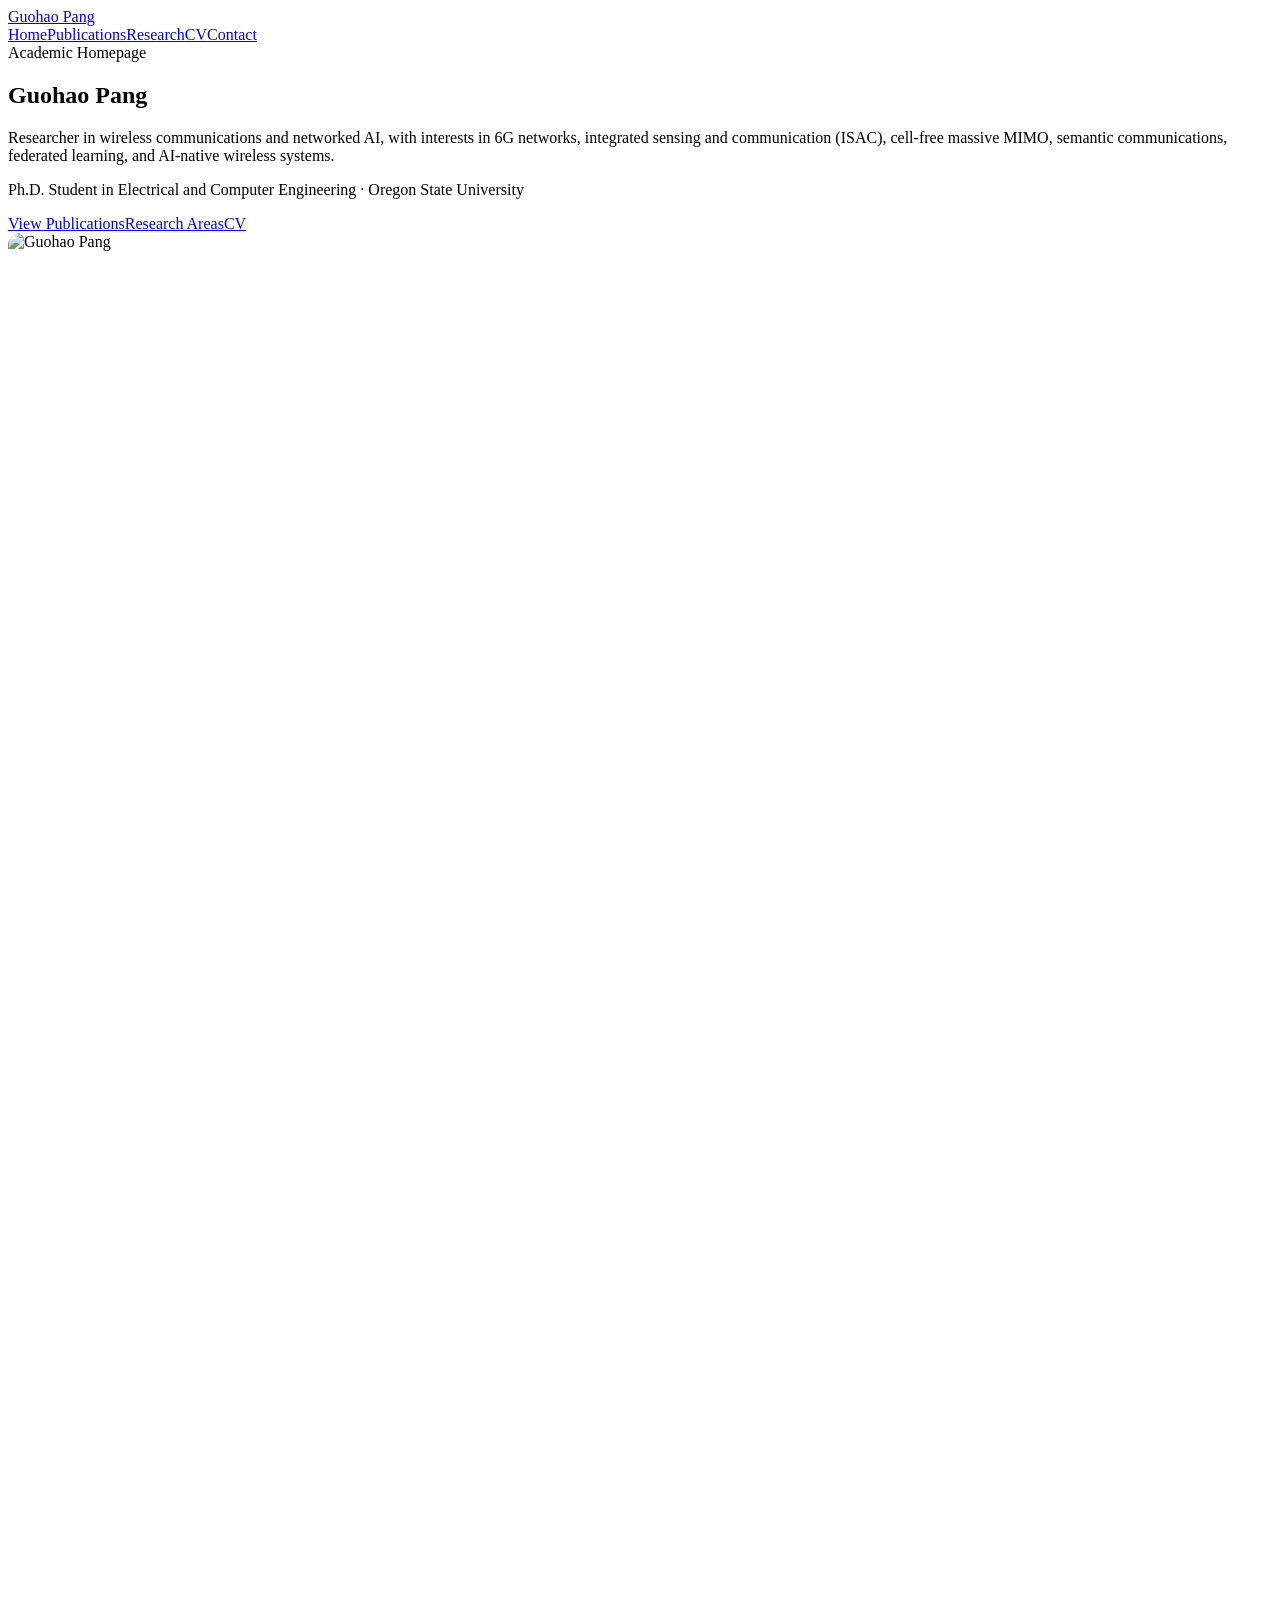
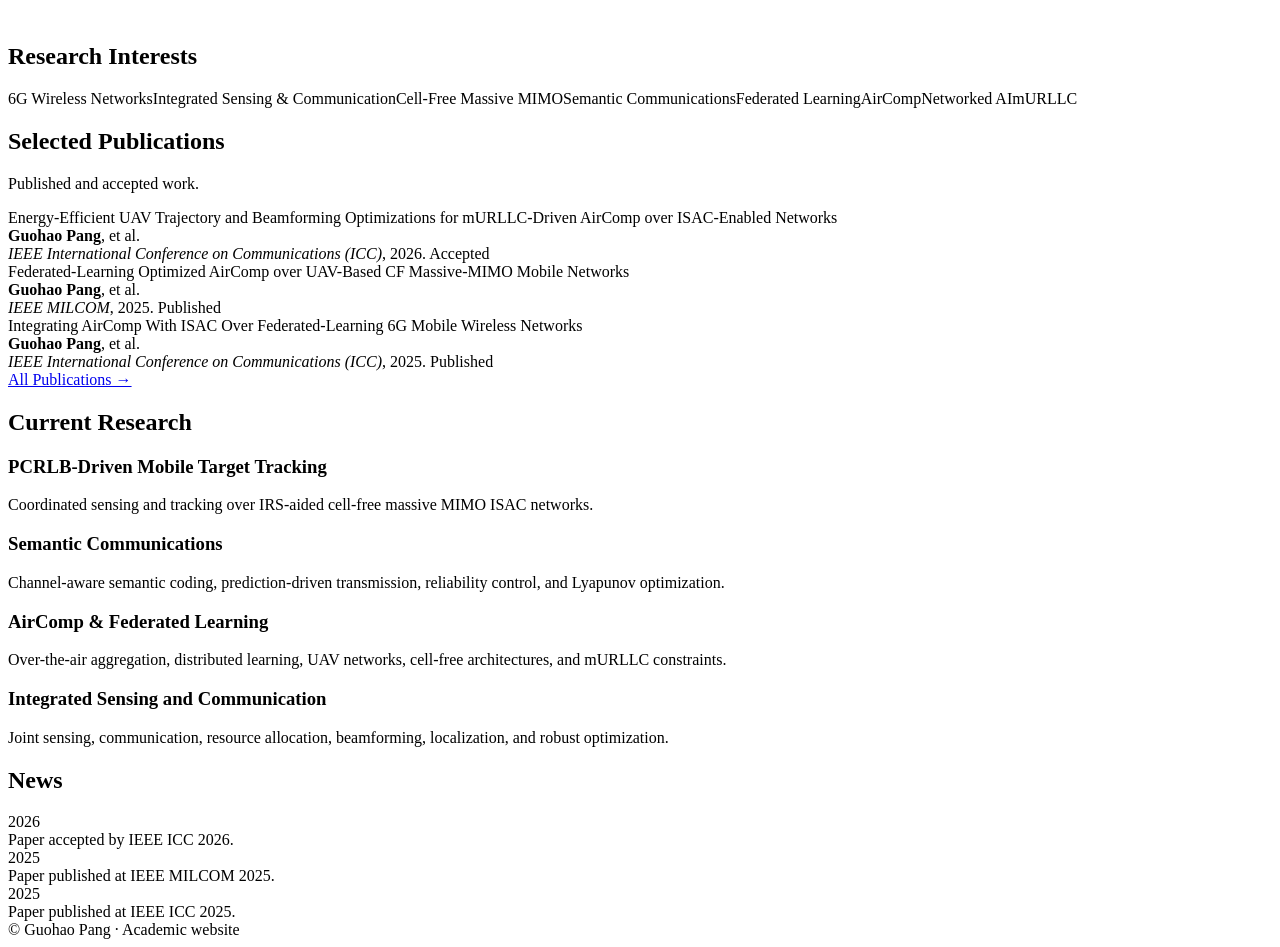
==== index.html @ bdb78ccd "Add academic homepage" ====
<!doctype html>
<html lang="en">
<head>
  <meta charset="utf-8">
  <meta name="viewport" content="width=device-width, initial-scale=1">
  <meta name="description" content="Academic homepage of Guohao Pang — research in 6G wireless networks, ISAC, cell-free massive MIMO, semantic communications, and networked AI.">
  <title>Guohao Pang | Academic Homepage</title>
  <link rel="stylesheet" href="css/style.css">
</head>
<body>
<header class="site-header">
  <div class="container nav">
    <a class="brand" href="index.html">Guohao Pang</a>
    <nav class="nav-links">
      <a href="index.html">Home</a><a href="publications.html">Publications</a><a href="research.html">Research</a><a href="cv.html">CV</a><a href="contact.html">Contact</a>
    </nav>
  </div>
</header>
<main>
  <section class="hero">
    <div class="container hero-grid">
      <div>
        <span class="eyebrow">Academic Homepage</span>
        <h1>Guohao Pang</h1>
        <p class="lead">Researcher in wireless communications and networked AI, with interests in 6G networks, integrated sensing and communication (ISAC), cell-free massive MIMO, semantic communications, federated learning, and AI-native wireless systems.</p>
        <p class="hero-meta">Ph.D. Student in Electrical and Computer Engineering · Oregon State University</p>
        <div class="hero-actions"><a class="btn primary" href="publications.html">View Publications</a><a class="btn" href="research.html">Research Areas</a><a class="btn" href="cv.html">CV</a></div>
      </div>
      <div class="profile-card"><img src="https://avatars.githubusercontent.com/u/71811281?v=4" alt="Guohao Pang" style="width:100%;display:block;border-radius:12px;aspect-ratio:1/1.1;object-fit:cover;"></div>
    </div>
  </section>
  <section class="section"><div class="container"><div class="section-heading"><h2>Research Interests</h2></div><div class="tags"><span class="tag">6G Wireless Networks</span><span class="tag">Integrated Sensing & Communication</span><span class="tag">Cell-Free Massive MIMO</span><span class="tag">Semantic Communications</span><span class="tag">Federated Learning</span><span class="tag">AirComp</span><span class="tag">Networked AI</span><span class="tag">mURLLC</span></div></div></section>
  <section class="section soft"><div class="container"><div class="section-heading"><h2>Selected Publications</h2><p>Published and accepted work.</p></div><div class="pub-list">
    <article class="pub"><div class="pub-title">Energy-Efficient UAV Trajectory and Beamforming Optimizations for mURLLC-Driven AirComp over ISAC-Enabled Networks</div><div class="pub-authors"><strong>Guohao Pang</strong>, et al.</div><div class="pub-venue"><em>IEEE International Conference on Communications (ICC)</em>, 2026. <span class="status">Accepted</span></div></article>
    <article class="pub"><div class="pub-title">Federated-Learning Optimized AirComp over UAV-Based CF Massive-MIMO Mobile Networks</div><div class="pub-authors"><strong>Guohao Pang</strong>, et al.</div><div class="pub-venue"><em>IEEE MILCOM</em>, 2025. <span class="status">Published</span></div></article>
    <article class="pub"><div class="pub-title">Integrating AirComp With ISAC Over Federated-Learning 6G Mobile Wireless Networks</div><div class="pub-authors"><strong>Guohao Pang</strong>, et al.</div><div class="pub-venue"><em>IEEE International Conference on Communications (ICC)</em>, 2025. <span class="status">Published</span></div></article>
  </div><div class="hero-actions"><a class="btn" href="publications.html">All Publications →</a></div></div></section>
  <section class="section"><div class="container"><div class="section-heading"><h2>Current Research</h2></div><div class="grid-2"><div class="card"><h3>PCRLB-Driven Mobile Target Tracking</h3><p>Coordinated sensing and tracking over IRS-aided cell-free massive MIMO ISAC networks.</p></div><div class="card"><h3>Semantic Communications</h3><p>Channel-aware semantic coding, prediction-driven transmission, reliability control, and Lyapunov optimization.</p></div><div class="card"><h3>AirComp & Federated Learning</h3><p>Over-the-air aggregation, distributed learning, UAV networks, cell-free architectures, and mURLLC constraints.</p></div><div class="card"><h3>Integrated Sensing and Communication</h3><p>Joint sensing, communication, resource allocation, beamforming, localization, and robust optimization.</p></div></div></div></section>
  <section class="section soft"><div class="container"><div class="section-heading"><h2>News</h2></div><div class="news"><div class="news-item"><div class="news-date">2026</div><div>Paper accepted by IEEE ICC 2026.</div></div><div class="news-item"><div class="news-date">2025</div><div>Paper published at IEEE MILCOM 2025.</div></div><div class="news-item"><div class="news-date">2025</div><div>Paper published at IEEE ICC 2025.</div></div></div></div></section>
</main>
<footer><div class="container">© <span id="year"></span> Guohao Pang · Academic website</div></footer>
<script src="js/main.js"></script>
</body>
</html>
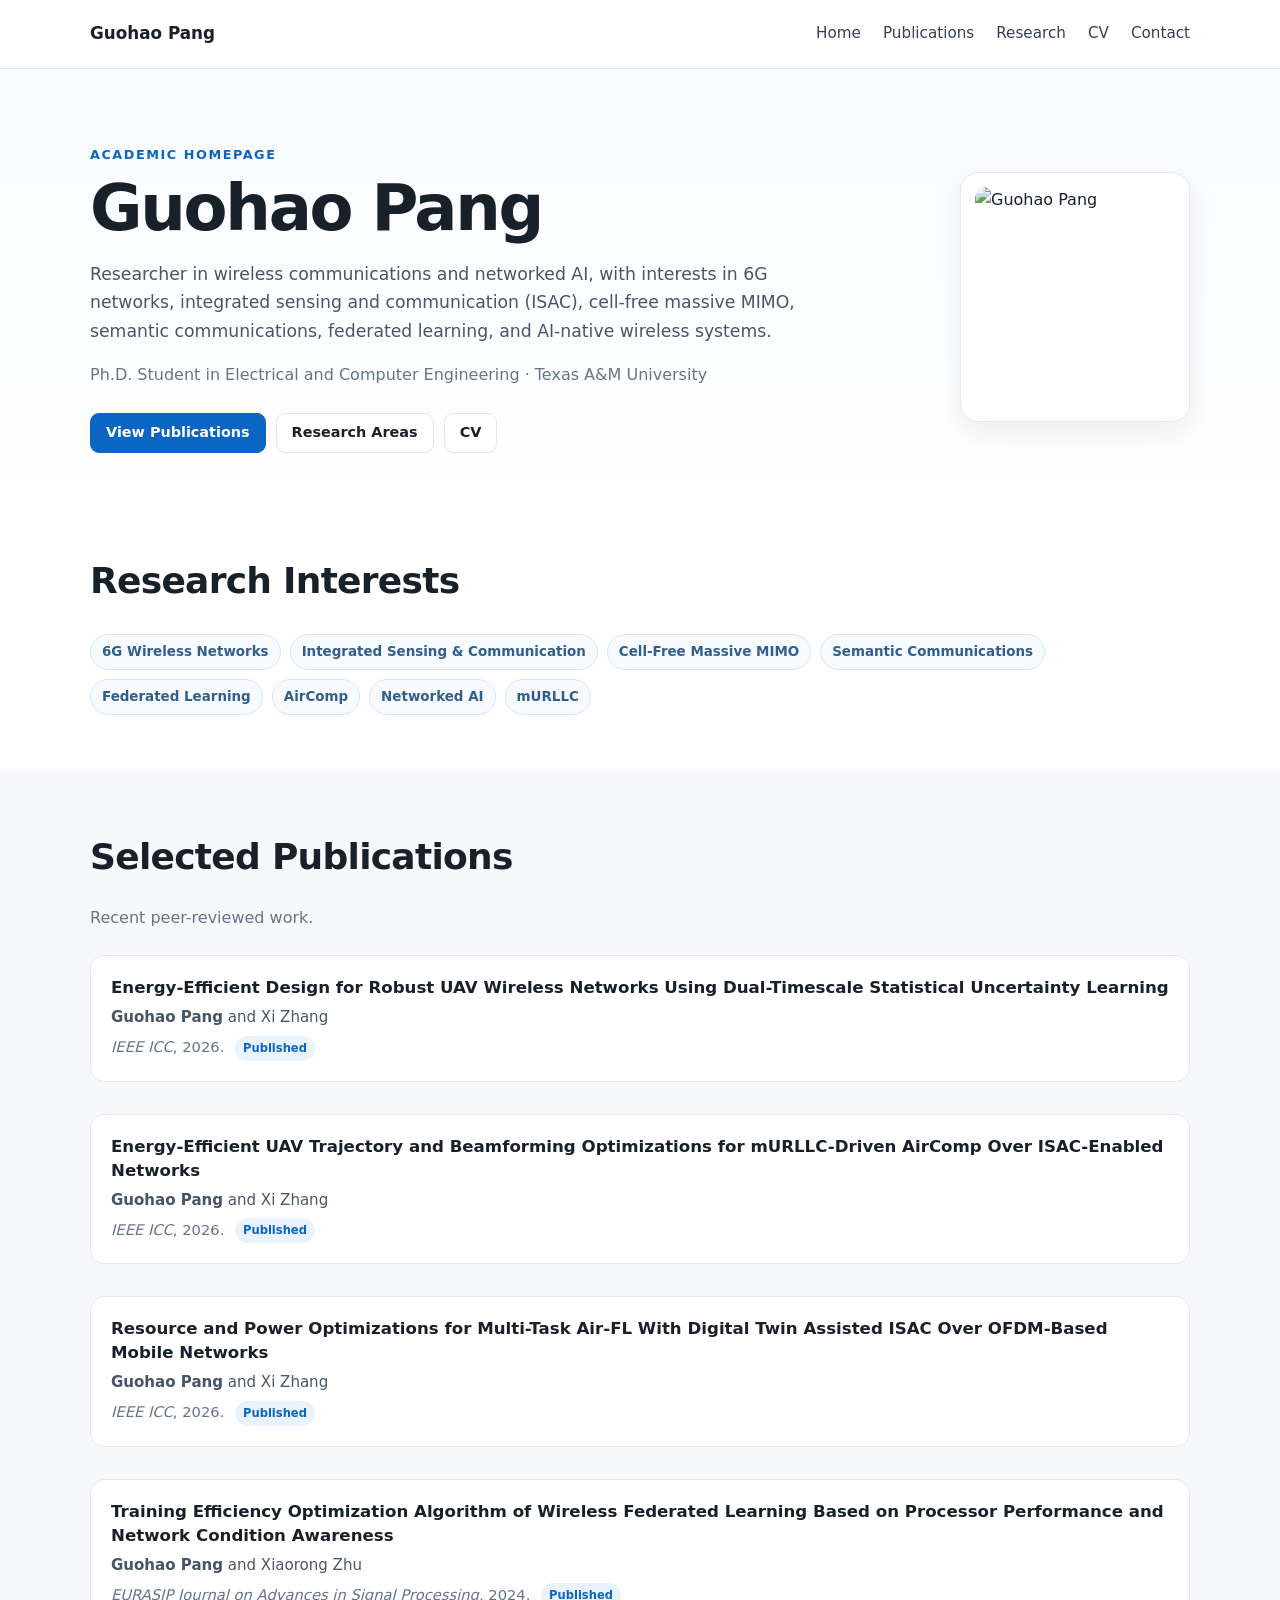
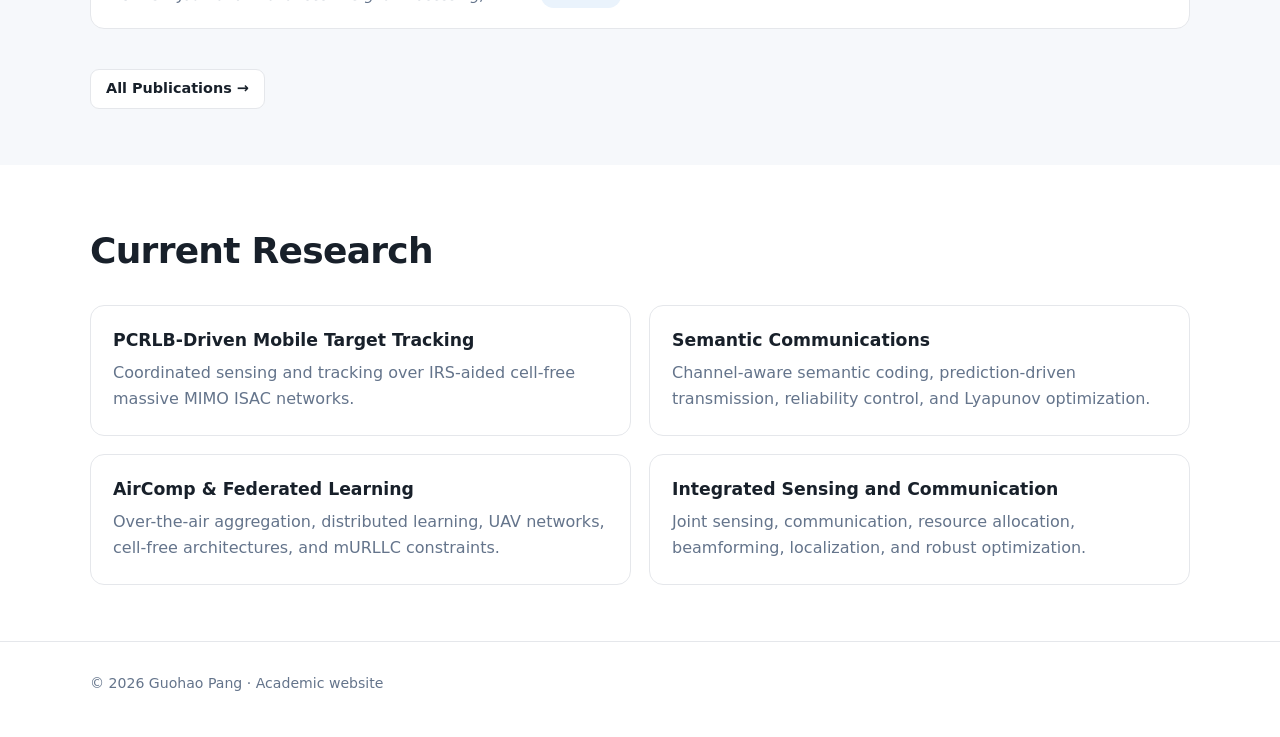
==== commit 5dca7e44: "Update affiliation and selected publications" ====
--- a/index.html
+++ b/index.html
@@ -8,37 +8,16 @@
   <link rel="stylesheet" href="css/style.css">
 </head>
 <body>
-<header class="site-header">
-  <div class="container nav">
-    <a class="brand" href="index.html">Guohao Pang</a>
-    <nav class="nav-links">
-      <a href="index.html">Home</a><a href="publications.html">Publications</a><a href="research.html">Research</a><a href="cv.html">CV</a><a href="contact.html">Contact</a>
-    </nav>
-  </div>
-</header>
+<header class="site-header"><div class="container nav"><a class="brand" href="index.html">Guohao Pang</a><nav class="nav-links"><a href="index.html">Home</a><a href="publications.html">Publications</a><a href="research.html">Research</a><a href="cv.html">CV</a><a href="contact.html">Contact</a></nav></div></header>
 <main>
-  <section class="hero">
-    <div class="container hero-grid">
-      <div>
-        <span class="eyebrow">Academic Homepage</span>
-        <h1>Guohao Pang</h1>
-        <p class="lead">Researcher in wireless communications and networked AI, with interests in 6G networks, integrated sensing and communication (ISAC), cell-free massive MIMO, semantic communications, federated learning, and AI-native wireless systems.</p>
-        <p class="hero-meta">Ph.D. Student in Electrical and Computer Engineering · Oregon State University</p>
-        <div class="hero-actions"><a class="btn primary" href="publications.html">View Publications</a><a class="btn" href="research.html">Research Areas</a><a class="btn" href="cv.html">CV</a></div>
-      </div>
-      <div class="profile-card"><img src="https://avatars.githubusercontent.com/u/71811281?v=4" alt="Guohao Pang" style="width:100%;display:block;border-radius:12px;aspect-ratio:1/1.1;object-fit:cover;"></div>
-    </div>
-  </section>
-  <section class="section"><div class="container"><div class="section-heading"><h2>Research Interests</h2></div><div class="tags"><span class="tag">6G Wireless Networks</span><span class="tag">Integrated Sensing & Communication</span><span class="tag">Cell-Free Massive MIMO</span><span class="tag">Semantic Communications</span><span class="tag">Federated Learning</span><span class="tag">AirComp</span><span class="tag">Networked AI</span><span class="tag">mURLLC</span></div></div></section>
-  <section class="section soft"><div class="container"><div class="section-heading"><h2>Selected Publications</h2><p>Published and accepted work.</p></div><div class="pub-list">
-    <article class="pub"><div class="pub-title">Energy-Efficient UAV Trajectory and Beamforming Optimizations for mURLLC-Driven AirComp over ISAC-Enabled Networks</div><div class="pub-authors"><strong>Guohao Pang</strong>, et al.</div><div class="pub-venue"><em>IEEE International Conference on Communications (ICC)</em>, 2026. <span class="status">Accepted</span></div></article>
-    <article class="pub"><div class="pub-title">Federated-Learning Optimized AirComp over UAV-Based CF Massive-MIMO Mobile Networks</div><div class="pub-authors"><strong>Guohao Pang</strong>, et al.</div><div class="pub-venue"><em>IEEE MILCOM</em>, 2025. <span class="status">Published</span></div></article>
-    <article class="pub"><div class="pub-title">Integrating AirComp With ISAC Over Federated-Learning 6G Mobile Wireless Networks</div><div class="pub-authors"><strong>Guohao Pang</strong>, et al.</div><div class="pub-venue"><em>IEEE International Conference on Communications (ICC)</em>, 2025. <span class="status">Published</span></div></article>
-  </div><div class="hero-actions"><a class="btn" href="publications.html">All Publications →</a></div></div></section>
-  <section class="section"><div class="container"><div class="section-heading"><h2>Current Research</h2></div><div class="grid-2"><div class="card"><h3>PCRLB-Driven Mobile Target Tracking</h3><p>Coordinated sensing and tracking over IRS-aided cell-free massive MIMO ISAC networks.</p></div><div class="card"><h3>Semantic Communications</h3><p>Channel-aware semantic coding, prediction-driven transmission, reliability control, and Lyapunov optimization.</p></div><div class="card"><h3>AirComp & Federated Learning</h3><p>Over-the-air aggregation, distributed learning, UAV networks, cell-free architectures, and mURLLC constraints.</p></div><div class="card"><h3>Integrated Sensing and Communication</h3><p>Joint sensing, communication, resource allocation, beamforming, localization, and robust optimization.</p></div></div></div></section>
-  <section class="section soft"><div class="container"><div class="section-heading"><h2>News</h2></div><div class="news"><div class="news-item"><div class="news-date">2026</div><div>Paper accepted by IEEE ICC 2026.</div></div><div class="news-item"><div class="news-date">2025</div><div>Paper published at IEEE MILCOM 2025.</div></div><div class="news-item"><div class="news-date">2025</div><div>Paper published at IEEE ICC 2025.</div></div></div></div></section>
+<section class="hero"><div class="container hero-grid"><div><span class="eyebrow">Academic Homepage</span><h1>Guohao Pang</h1><p class="lead">Researcher in wireless communications and networked AI, with interests in 6G networks, integrated sensing and communication (ISAC), cell-free massive MIMO, semantic communications, federated learning, and AI-native wireless systems.</p><p class="hero-meta">Ph.D. Student in Electrical and Computer Engineering · Texas A&M University</p><div class="hero-actions"><a class="btn primary" href="publications.html">View Publications</a><a class="btn" href="research.html">Research Areas</a><a class="btn" href="cv.html">CV</a></div></div><div class="profile-card"><img src="https://avatars.githubusercontent.com/u/71811281?v=4" alt="Guohao Pang" style="width:100%;display:block;border-radius:12px;aspect-ratio:1/1.1;object-fit:cover;"></div></div></section>
+<section class="section"><div class="container"><div class="section-heading"><h2>Research Interests</h2></div><div class="tags"><span class="tag">6G Wireless Networks</span><span class="tag">Integrated Sensing & Communication</span><span class="tag">Cell-Free Massive MIMO</span><span class="tag">Semantic Communications</span><span class="tag">Federated Learning</span><span class="tag">AirComp</span><span class="tag">Networked AI</span><span class="tag">mURLLC</span></div></div></section>
+<section class="section soft"><div class="container"><div class="section-heading"><h2>Selected Publications</h2><p>Recent peer-reviewed work.</p></div><div class="pub-list">
+<article class="pub"><div class="pub-title">Energy-Efficient Design for Robust UAV Wireless Networks Using Dual-Timescale Statistical Uncertainty Learning</div><div class="pub-authors"><strong>Guohao Pang</strong> and Xi Zhang</div><div class="pub-venue"><em>IEEE ICC</em>, 2026. <span class="status">Published</span></div></article>
+<article class="pub"><div class="pub-title">Energy-Efficient UAV Trajectory and Beamforming Optimizations for mURLLC-Driven AirComp Over ISAC-Enabled Networks</div><div class="pub-authors"><strong>Guohao Pang</strong> and Xi Zhang</div><div class="pub-venue"><em>IEEE ICC</em>, 2026. <span class="status">Published</span></div></article>
+<article class="pub"><div class="pub-title">Resource and Power Optimizations for Multi-Task Air-FL With Digital Twin Assisted ISAC Over OFDM-Based Mobile Networks</div><div class="pub-authors"><strong>Guohao Pang</strong> and Xi Zhang</div><div class="pub-venue"><em>IEEE ICC</em>, 2026. <span class="status">Published</span></div></article>
+<article class="pub"><div class="pub-title">Training Efficiency Optimization Algorithm of Wireless Federated Learning Based on Processor Performance and Network Condition Awareness</div><div class="pub-authors"><strong>Guohao Pang</strong> and Xiaorong Zhu</div><div class="pub-venue"><em>EURASIP Journal on Advances in Signal Processing</em>, 2024. <span class="status">Published</span></div></article>
+</div><div class="hero-actions"><a class="btn" href="publications.html">All Publications →</a></div></div></section>
+<section class="section"><div class="container"><div class="section-heading"><h2>Current Research</h2></div><div class="grid-2"><div class="card"><h3>PCRLB-Driven Mobile Target Tracking</h3><p>Coordinated sensing and tracking over IRS-aided cell-free massive MIMO ISAC networks.</p></div><div class="card"><h3>Semantic Communications</h3><p>Channel-aware semantic coding, prediction-driven transmission, reliability control, and Lyapunov optimization.</p></div><div class="card"><h3>AirComp & Federated Learning</h3><p>Over-the-air aggregation, distributed learning, UAV networks, cell-free architectures, and mURLLC constraints.</p></div><div class="card"><h3>Integrated Sensing and Communication</h3><p>Joint sensing, communication, resource allocation, beamforming, localization, and robust optimization.</p></div></div></div></section>
 </main>
-<footer><div class="container">© <span id="year"></span> Guohao Pang · Academic website</div></footer>
-<script src="js/main.js"></script>
-</body>
-</html>+<footer><div class="container">© <span id="year"></span> Guohao Pang · Academic website</div></footer><script src="js/main.js"></script></body></html>
--- a/css/style.css
+++ b/css/style.css
@@ -0,0 +1 @@
+:root{--bg:#fff;--bg-soft:#f6f8fb;--text:#18202a;--muted:#64748b;--line:#e5e7eb;--accent:#0b66c3;--accent-soft:#eaf3fc;--max:1100px}*{box-sizing:border-box}html{scroll-behavior:smooth}body{margin:0;font-family:Inter,ui-sans-serif,system-ui,-apple-system,BlinkMacSystemFont,"Segoe UI",sans-serif;color:var(--text);background:var(--bg);line-height:1.65}a{color:var(--accent);text-decoration:none}a:hover{text-decoration:underline}.container{width:min(var(--max),calc(100% - 40px));margin:0 auto}.site-header{position:sticky;top:0;z-index:20;background:rgba(255,255,255,.94);backdrop-filter:blur(12px);border-bottom:1px solid var(--line)}.nav{min-height:68px;display:flex;align-items:center;justify-content:space-between;gap:24px}.brand{font-weight:800;font-size:1.05rem;color:var(--text)}.nav-links{display:flex;gap:22px;flex-wrap:wrap}.nav-links a{color:#334155;font-size:.95rem}.hero{padding:72px 0 42px;background:linear-gradient(180deg,#f8fbff 0%,#fff 100%)}.hero-grid{display:grid;grid-template-columns:1fr 230px;gap:56px;align-items:center}.eyebrow{display:inline-block;font-size:.8rem;text-transform:uppercase;letter-spacing:.12em;color:var(--accent);font-weight:800;margin-bottom:10px}h1{font-size:clamp(2.35rem,5vw,4.3rem);line-height:1.05;margin:0 0 16px;letter-spacing:-.035em}h2{font-size:clamp(1.6rem,3vw,2.25rem);margin:0 0 18px;letter-spacing:-.02em}h3{font-size:1.08rem;margin:0 0 6px;line-height:1.4}.lead{max-width:760px;color:#475569;font-size:1.08rem}.hero-meta{color:var(--muted);margin-top:10px}.hero-actions{display:flex;gap:10px;flex-wrap:wrap;margin-top:24px}.btn{display:inline-flex;align-items:center;justify-content:center;min-height:40px;padding:0 15px;border-radius:9px;border:1px solid var(--line);color:var(--text);background:#fff;font-weight:700;font-size:.9rem}.btn.primary{background:var(--accent);color:#fff;border-color:var(--accent)}.btn:hover{text-decoration:none;transform:translateY(-1px)}.profile-card{border:1px solid var(--line);background:#fff;border-radius:18px;padding:14px;box-shadow:0 12px 30px rgba(15,23,42,.07)}.section{padding:56px 0}.section.soft{background:var(--bg-soft)}.section-heading{margin-bottom:24px}.section-heading p{color:var(--muted);margin:4px 0 0}.tags{display:flex;flex-wrap:wrap;gap:9px}.tag{display:inline-flex;padding:6px 11px;border-radius:999px;border:1px solid #d6e6f7;background:#f7fbff;color:#315f8d;font-size:.84rem;font-weight:650}.pub-list{display:grid;gap:16px}.pub{border:1px solid var(--line);border-radius:14px;padding:20px;background:#fff;margin-bottom:16px}.pub-title{font-size:1.04rem;font-weight:800;line-height:1.45;margin-bottom:5px}.pub-authors{color:#475569;font-size:.94rem}.pub-venue{margin-top:5px;color:var(--muted);font-size:.92rem}.pub-links{display:flex;flex-wrap:wrap;gap:8px;margin-top:12px}.pub-link{border:1px solid var(--line);border-radius:7px;padding:4px 9px;font-size:.78rem;font-weight:750;color:#334155;background:#fff}.status{display:inline-block;border-radius:999px;padding:3px 8px;font-size:.72rem;font-weight:800;margin-left:6px;vertical-align:middle;background:var(--accent-soft);color:var(--accent)}.status.gray{background:#eef2f7;color:#475569}.grid-2{display:grid;grid-template-columns:repeat(2,1fr);gap:18px}.card{border:1px solid var(--line);border-radius:14px;padding:22px;background:#fff}.card p{margin:8px 0 0;color:var(--muted)}.news{display:grid;gap:2px}.news-item{display:grid;grid-template-columns:92px 1fr;gap:14px;border-bottom:1px solid var(--line);padding:13px 0}.news-date{color:var(--muted);font-size:.88rem;font-weight:700}.page-hero{padding:54px 0 28px;background:var(--bg-soft);border-bottom:1px solid var(--line)}.page-hero p{max-width:780px;color:var(--muted)}.filters{display:flex;gap:8px;flex-wrap:wrap;margin:20px 0 26px}.filter-btn{appearance:none;border:1px solid var(--line);background:#fff;border-radius:999px;padding:7px 12px;cursor:pointer;color:#475569;font-weight:700}.filter-btn.active{background:var(--text);color:#fff;border-color:var(--text)}.year-heading{margin:34px 0 12px;color:#334155;font-size:1.25rem}.timeline{border-left:2px solid var(--line);padding-left:24px;display:grid;gap:28px}.timeline .item{position:relative}.timeline .item:before{content:"";position:absolute;left:-31px;top:7px;width:12px;height:12px;background:var(--accent);border:3px solid #fff;border-radius:50%;box-shadow:0 0 0 1px var(--line)}.meta{color:var(--muted);font-size:.92rem}.notice{border-left:4px solid var(--accent);background:#f7fbff;padding:14px 16px;border-radius:8px;color:#3f5870;margin:18px 0}footer{border-top:1px solid var(--line);padding:30px 0 42px;color:var(--muted);font-size:.88rem}@media(max-width:760px){.nav{align-items:flex-start;padding:16px 0;flex-direction:column;gap:8px}.nav-links{gap:13px}.hero{padding-top:42px}.hero-grid{grid-template-columns:1fr}.profile-card{max-width:230px}.grid-2{grid-template-columns:1fr}.news-item{grid-template-columns:1fr;gap:2px}}
